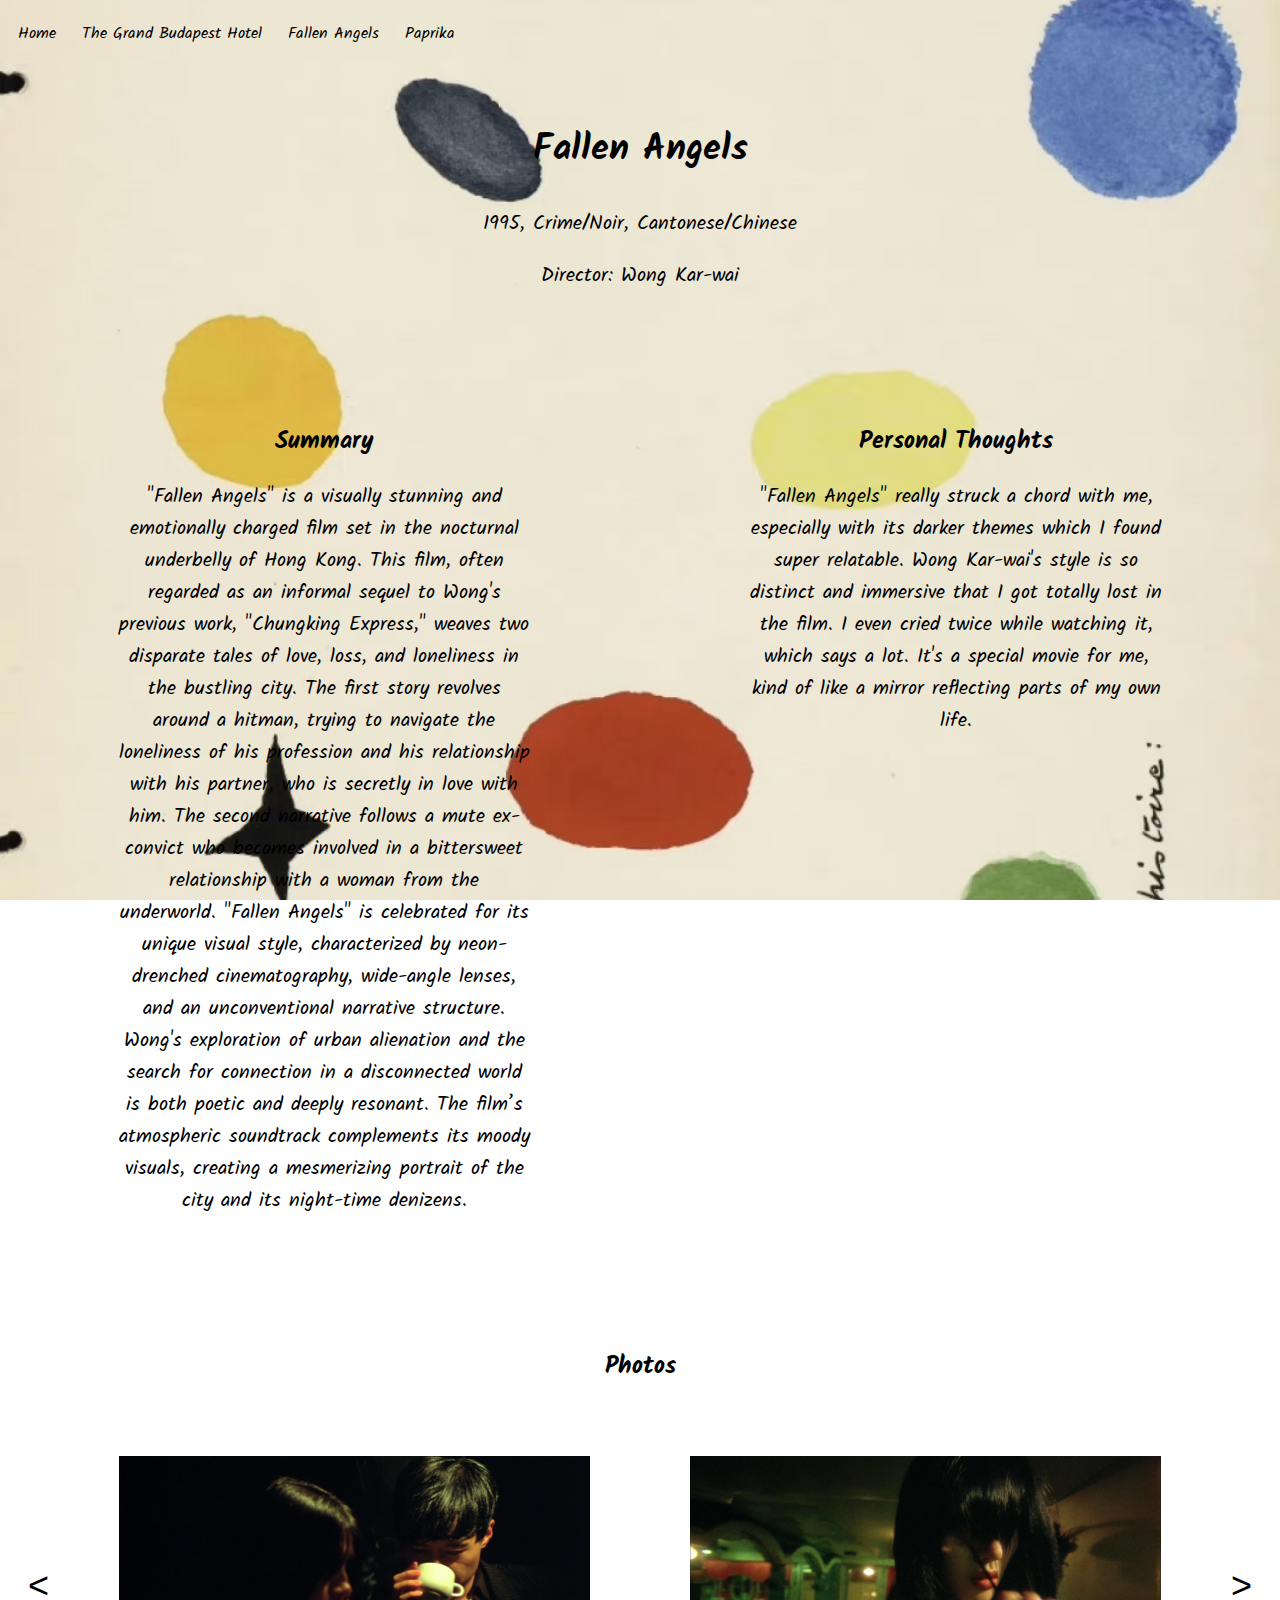
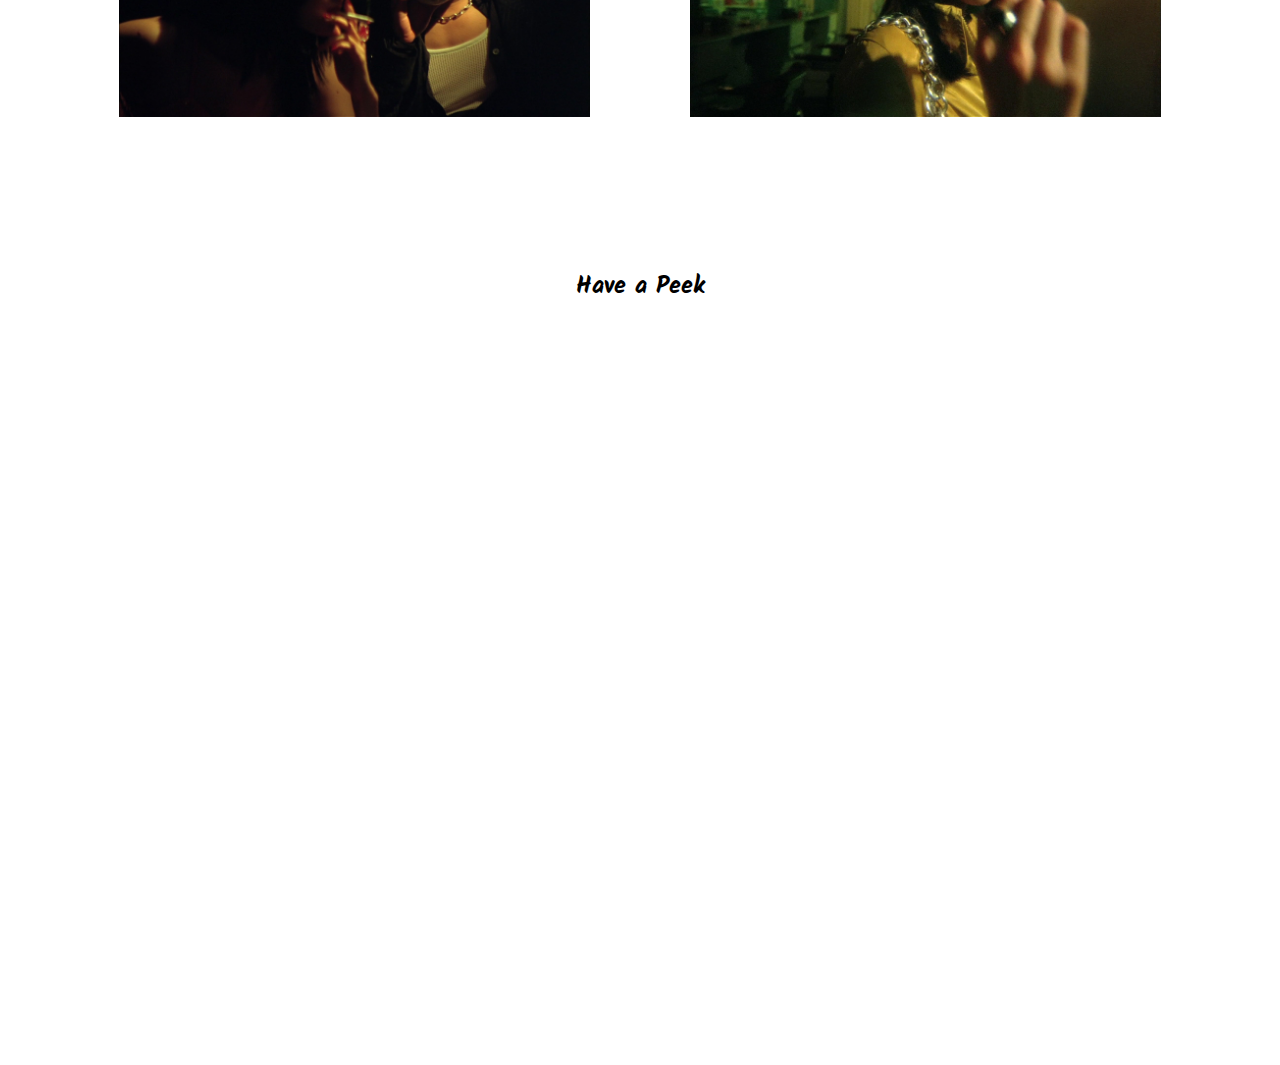
==== fallen-angels.html @ 50b1ff5c "Add files via upload" ====
<!DOCTYPE html>
<html lang="en">
<head>
    <meta charset="UTF-8">
    <meta name="viewport" content="width=device-width, initial-scale=1.0">
    <title>The Grand Budapest Hotel</title>
    <link rel="stylesheet" href="css/style.css">
    <link rel="preconnect" href="https://fonts.googleapis.com">
    <link rel="preconnect" href="https://fonts.gstatic.com" crossorigin>
    <link href="https://fonts.googleapis.com/css2?family=Kalam&display=swap" rel="stylesheet">
</head>
<body>
    <nav>
        <ul>
            <li><a href="index.html">Home</a></li>
            <li><a href="grand-budapest.html">The Grand Budapest Hotel</a></li>
            <li><a href="fallen-angels.html">Fallen Angels</a></li>
            <li><a href="paprika.html">Paprika</a></li>
        </ul>
    </nav>
    <div class="movie-individual">
        <h2>Fallen Angels</h2>
        <p>1995, Crime/Noir, Cantonese/Chinese</p>
        <p>Director: Wong Kar-wai</p>
        <div class="container">
            <div class="column summary">
                <h3>Summary</h3>
                <p>"Fallen Angels" is a visually stunning and emotionally charged film set in the nocturnal underbelly of Hong Kong. This film, often regarded as an informal sequel to Wong's previous work, "Chungking Express," weaves two disparate tales of love, loss, and loneliness in the bustling city. The first story revolves around a hitman, trying to navigate the loneliness of his profession and his relationship with his partner, who is secretly in love with him. The second narrative follows a mute ex-convict who becomes involved in a bittersweet relationship with a woman from the underworld. "Fallen Angels" is celebrated for its unique visual style, characterized by neon-drenched cinematography, wide-angle lenses, and an unconventional narrative structure. Wong's exploration of urban alienation and the search for connection in a disconnected world is both poetic and deeply resonant. The film’s atmospheric soundtrack complements its moody visuals, creating a mesmerizing portrait of the city and its night-time denizens.</p>
            </div>
            <div class="column thoughts">
                <h3>Personal Thoughts</h3>
                <p>"Fallen Angels" really struck a chord with me, especially with its darker themes which I found super relatable. Wong Kar-wai's style is so distinct and immersive that I got totally lost in the film. I even cried twice while watching it, which says a lot. It's a special movie for me, kind of like a mirror reflecting parts of my own life.</p>
            </div>
        </div>
    </div>

    <h3>Photos</h3>

    <div class="photo-gallery">
        <button class="scroll-arrow left-arrow">&lt;</button>
        <div class="gallery-container">
            <div class="gallery-item">
                <img src="img/FA-4.jpeg" alt="FA-4">
            </div>
            <div class="gallery-item">
                <img src="img/FA-2.jpeg" alt="FA-2">
            </div>
            <div class="gallery-item">
                <img src="img/FA-3.jpeg" alt="FA-3">
            </div>
            <div class="gallery-item">
                <img src="img/FA-1.jpeg" alt="FA-1">
            </div>
        </div>
        <button class="scroll-arrow right-arrow">&gt;</button>
    </div>
    
    <h3>Have a Peek</h3>
    <iframe width="1120" height="630" src="https://www.youtube.com/embed/uxaT19BlH0M?si=diJrkYHy4ddU227s" title="YouTube video player" frameborder="0" allow="accelerometer; autoplay; clipboard-write; encrypted-media; gyroscope; picture-in-picture; web-share" allowfullscreen></iframe>
    
    <footer>Created by Ushio with love</footer>

    <script src="js/script.js"></script>
</body>
</html>
---- css/style.css ----
body {
    font-family: 'Kalam', cursive;
    background-image: url("../img/3.jpg");
    background-size: cover; 
    background-attachment: fixed; 
    background-position: center;
}

h2 {
    padding-top: 40px;
    text-align: center;
    color: black;
    font-size: 36px;
}

nav ul {
    list-style: none;
    text-align: left;
    padding: 0;
}

nav ul li {
    display: inline;
}

nav ul li a {
    text-decoration: none;
    color: black;
    padding: 5px 10px;
    display: inline-block;
}

.movie-grid {
    display: grid;
    grid-template-columns: repeat(3, 1fr);
    gap: 30px;
    padding-left: 200px;
    padding-right: 200px;
    padding-top: 50px;
}

.movie {
    border: 10px solid #ffffff;
    text-align: center; 
    margin-bottom: 20px; 
    position: relative; 
}

.movie img {
    width: 100%;
    height: 470px;
    object-fit: cover;
}

.movie-img {
    position: relative;
}

.movie-details {
    background-color: white; 
    padding: 10px; 
    margin-top: -75px;
}

.movie:hover .movie-info {
    display: block;
}

.movie img {
    transition: opacity 0.3s ease;
    display: block;
}

.movie-info {
    position: absolute;
    top: 0;
    left: 0;
    right: 0;
    bottom: 0;
    background: rgba(223, 223, 223, 0.7);
    color: black;
    display: flex;
    align-items: center;
    justify-content: center;
    text-align: center;
    padding: 20px;
    opacity: 0;
    z-index: 2;
}

.movie:hover .movie-info {
    opacity: 1;
}

.movie:hover img {
    opacity: 0.3;
}

.photo-gallery {
    display: flex;
    align-items: center;
    justify-content: center;
    overflow: hidden;
    margin-bottom: 100px;
}

.gallery-container {
    display: flex;
    overflow-x: auto;
    scroll-behavior: smooth;
}

.gallery-item {
    flex: 0 0 50%; 
    max-width: 50%;
    box-sizing: border-box;
    padding: 50px; 
}

.gallery-item img {
    width: 100%; 
    height: auto;
    display: block;
}

.scroll-arrow {
    cursor: pointer;
    border: none;
    padding: 10px 20px;
    background: none;
    font-size: 36px;
}

.scroll-arrow:hover {
    color: rgb(79, 110, 194);
}

.movie-individual {
    margin-bottom: 50px;
}

.movie-individual p {
    text-align: center;
    font-size: 20px;
    margin-left: 100px;
    margin-right: 100px;
}

h3 {
    text-align: center;
    font-size: 24px;
    margin-top: 100px;
    margin-bottom: 20px;
}

iframe {
    display: block;
    margin: auto;
    margin-top: 40px;
}

footer {
    text-align: center;
    color:#ffffff;
    margin-top: 50px;
    margin-bottom: 10px;
    font-size: 18px;
}

.container {
    display: flex;
    justify-content: space-between; /* Spreads the columns evenly */
    margin-top: 10px;
}

.column {
    flex: 1; /* Assigns equal width to both columns */
    padding: 10px; /* Add some space inside each column */
    /* Add additional styling as needed */
}
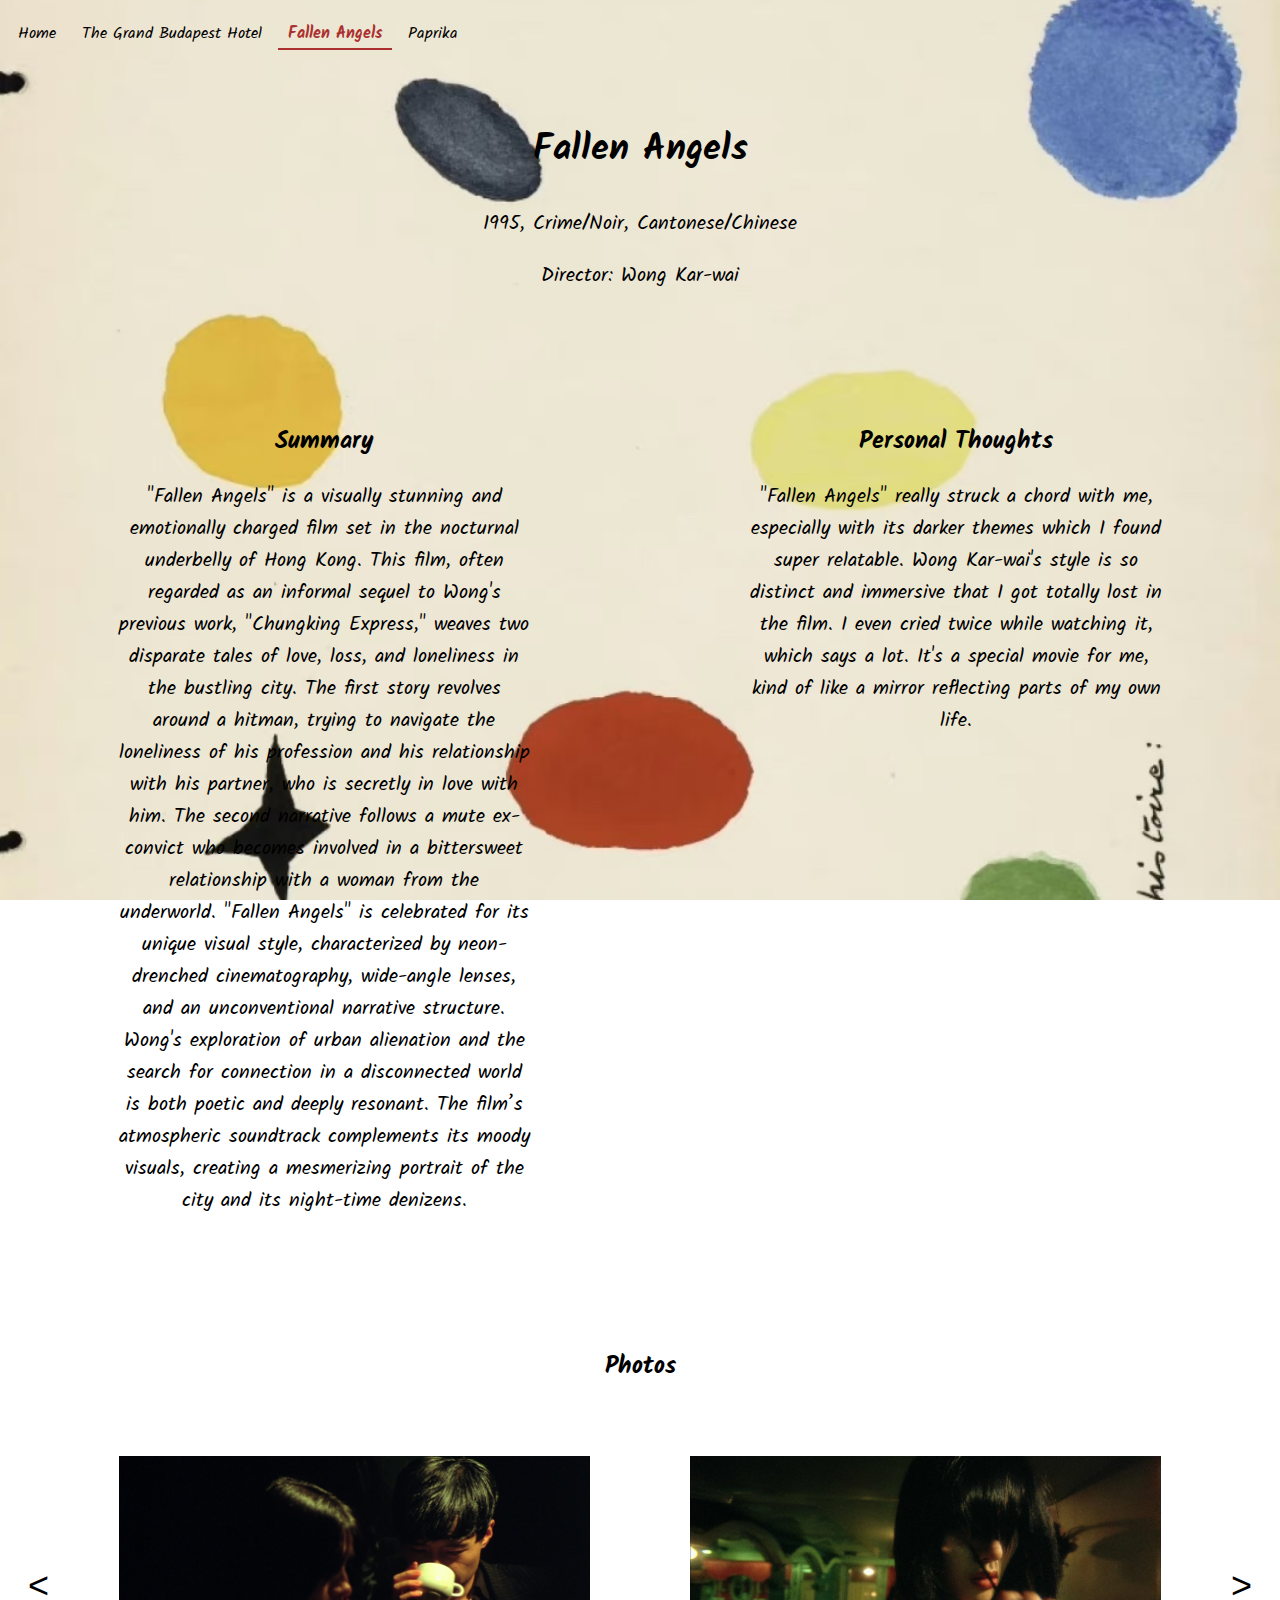
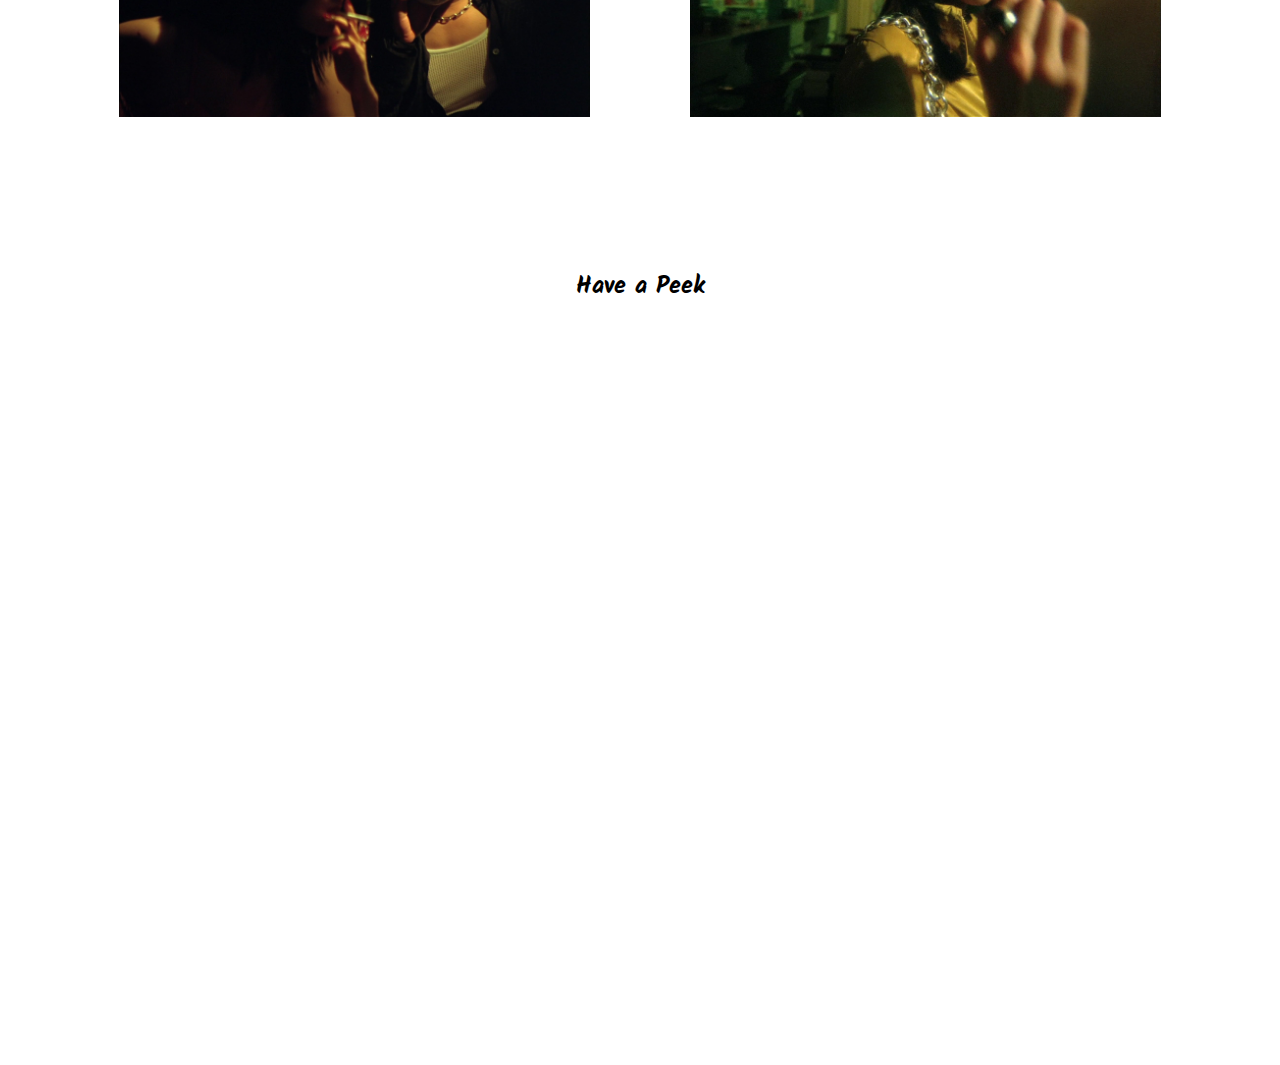
==== commit bb04dfbe: "Add files via upload" ====
--- a/fallen-angels.html
+++ b/fallen-angels.html
@@ -14,7 +14,7 @@
         <ul>
             <li><a href="index.html">Home</a></li>
             <li><a href="grand-budapest.html">The Grand Budapest Hotel</a></li>
-            <li><a href="fallen-angels.html">Fallen Angels</a></li>
+            <li><a href="fallen-angels.html" class="active">Fallen Angels</a></li>
             <li><a href="paprika.html">Paprika</a></li>
         </ul>
     </nav>
--- a/css/style.css
+++ b/css/style.css
@@ -28,6 +28,13 @@
     color: black;
     padding: 5px 10px;
     display: inline-block;
+}
+
+nav ul li a.active {
+    color: rgb(172, 48, 48);
+    border-bottom: 2px solid rgb(172, 48, 48); 
+    padding-bottom: 2px;
+    font-weight: bold;
 }
 
 .movie-grid {
@@ -169,12 +176,11 @@
 
 .container {
     display: flex;
-    justify-content: space-between; /* Spreads the columns evenly */
+    justify-content: space-between;
     margin-top: 10px;
 }
 
 .column {
-    flex: 1; /* Assigns equal width to both columns */
-    padding: 10px; /* Add some space inside each column */
-    /* Add additional styling as needed */
+    flex: 1;
+    padding: 10px; 
 }
